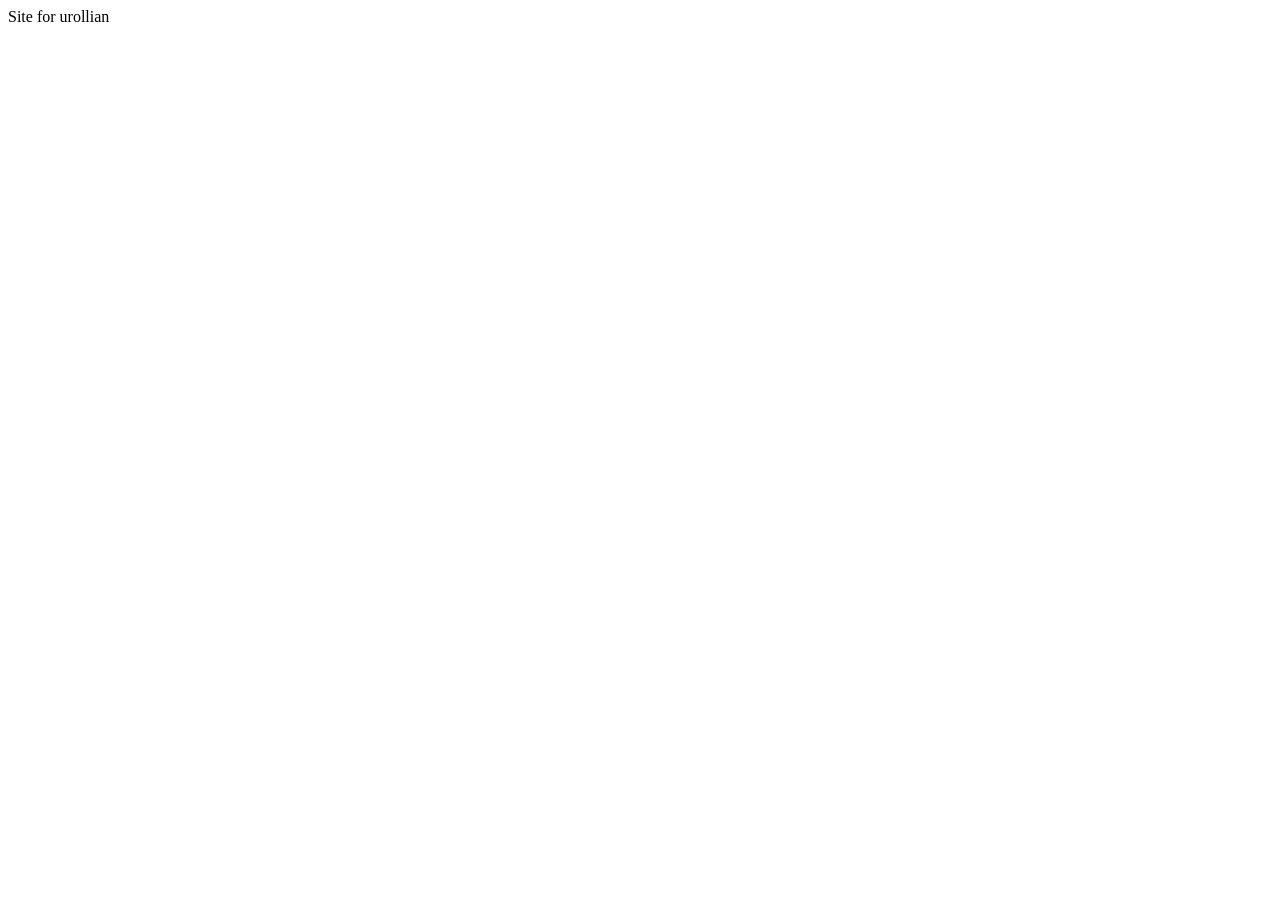
==== index.html @ 4786e0ca "Started with the basic skeleton" ====
<!DOCTYPE html>
<html lang="en">
<head>
    <meta charset="UTF-8">
    <meta name="viewport" content="width=device-width, initial-scale=1.0">
    <title>Document</title>
</head>
<body>
    Site for urollian
</body>
</html>
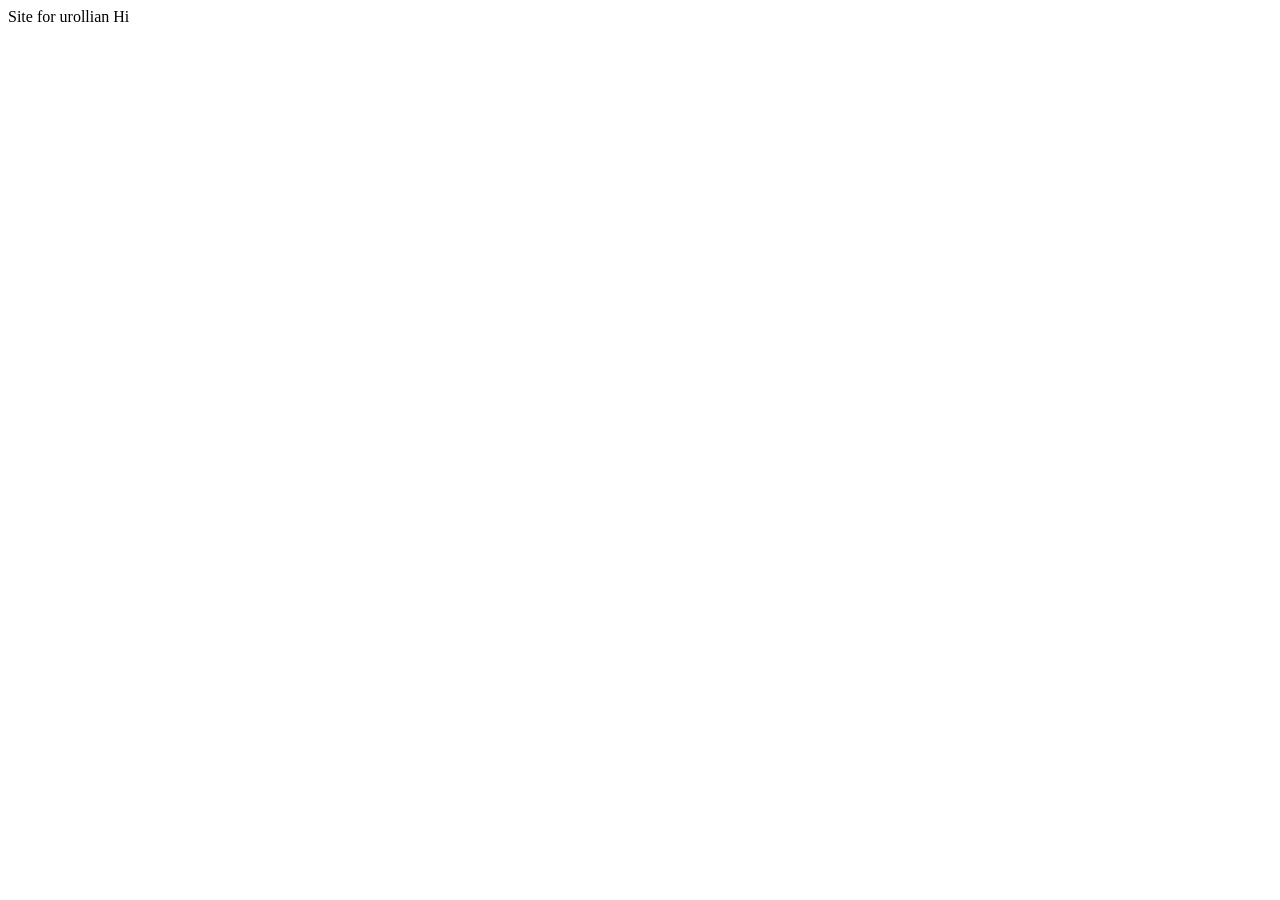
==== commit 1d6d93bb: "actually did it this time- skeleton" ====
--- a/index.html
+++ b/index.html
@@ -7,5 +7,6 @@
 </head>
 <body>
     Site for urollian
+    Hi
 </body>
 </html>
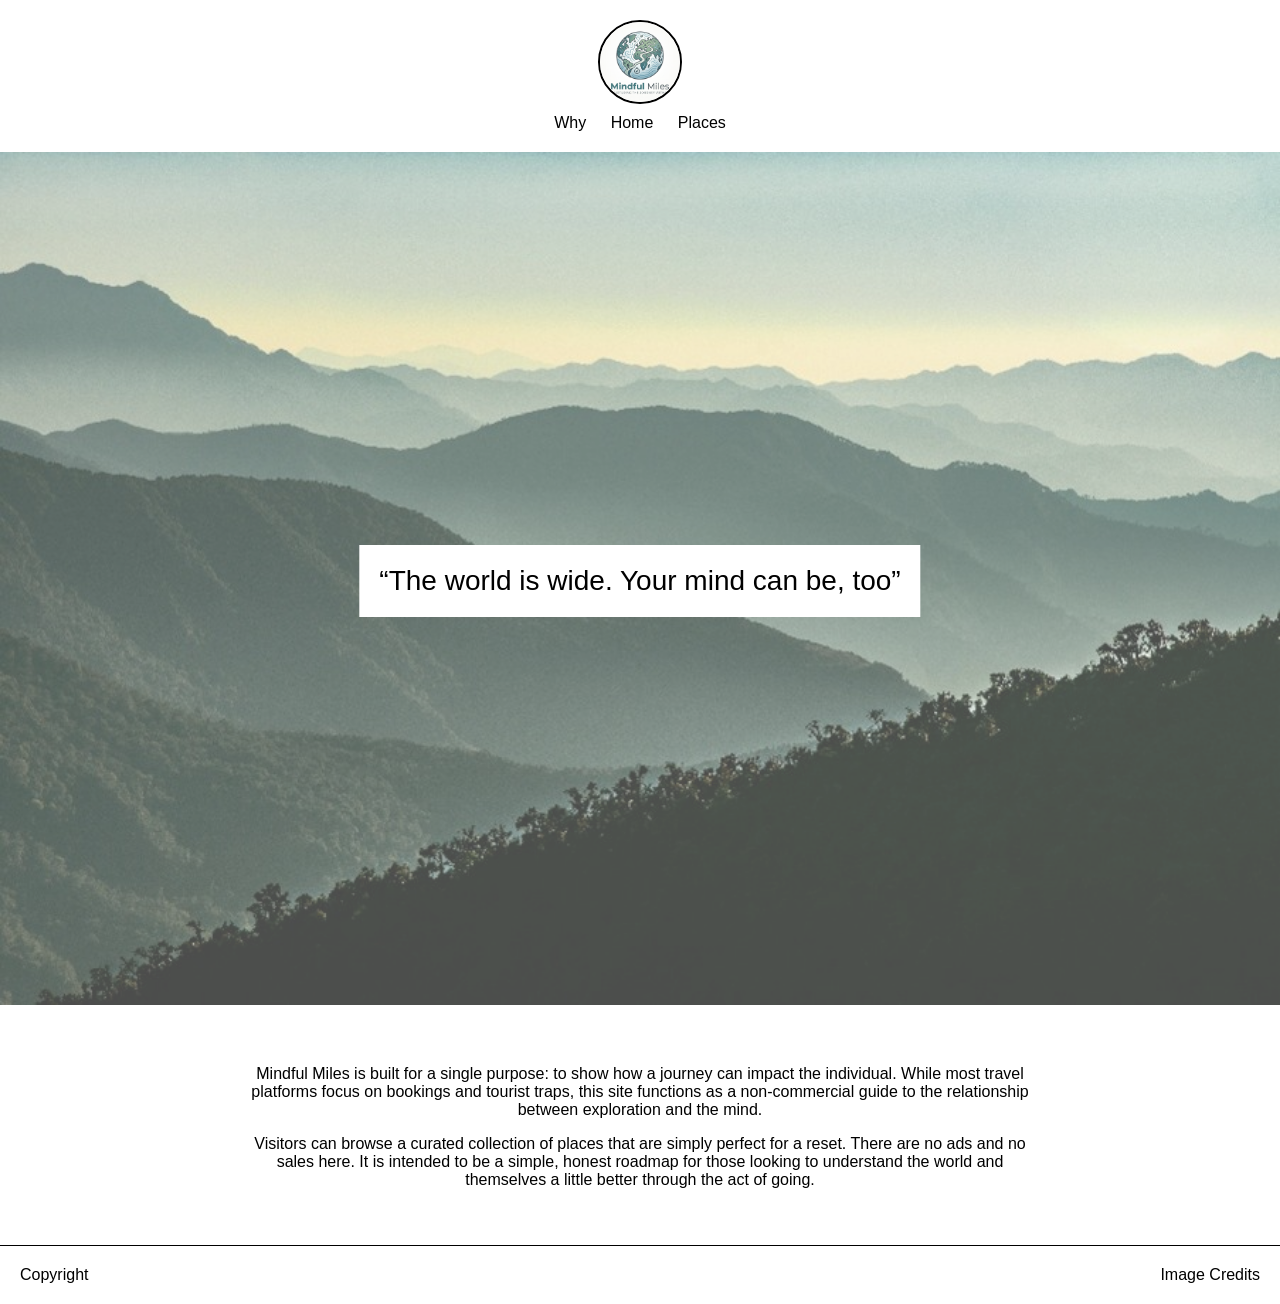
==== commit 59ef1028: "basic structure" ====
--- a/index.html
+++ b/index.html
@@ -2,11 +2,52 @@
 <html lang="en">
 <head>
     <meta charset="UTF-8">
-    <meta name="viewport" content="width=device-width, initial-scale=1.0">
-    <title>Document</title>
+    <title>Mindful Miles - Home</title>
+    <link rel="stylesheet" href="styles.css">
 </head>
+
 <body>
-    Site for urollian
-    Hi
+
+<header>
+    <div class="logo">
+    <img src="images/Logo_O'Rullian.png" alt="Site Logo">
+    </div>      
+    <nav>
+        <a href="#">Why</a>
+        <a href="#">Home</a>
+        <a href="#">Places</a>
+    </nav>
+</header>
+
+
+<section class="hero">
+    <img src="images/Mountain1.jpg" alt="Misty mountain">
+
+    <div class="quote">
+        “The world is wide. Your mind can be, too”
+    </div>
+</section>
+
+
+<section class="home-text">
+    <p>
+        Mindful Miles is built for a single purpose: to show how a journey can impact the individual.
+        While most travel platforms focus on bookings and tourist traps, this site functions as a
+        non-commercial guide to the relationship between exploration and the mind.
+    </p>
+
+    <p>
+        Visitors can browse a curated collection of places that are simply perfect for a reset.
+        There are no ads and no sales here. It is intended to be a simple, honest roadmap for
+        those looking to understand the world and themselves a little better through the act of going.
+    </p>
+</section>
+
+
+<footer>
+    <div>Copyright</div>
+    <div>Image Credits</div>
+</footer>
+
 </body>
 </html>
--- a/styles.css
+++ b/styles.css
@@ -0,0 +1,72 @@
+body {
+    font-family: Arial, sans-serif;
+    margin: 0;
+}
+
+
+header {
+    text-align: center;
+    padding: 20px;
+}
+
+.logo {
+    width: 80px;
+    height: 80px;
+    border: 2px solid black;
+    border-radius: 50%;
+    margin: auto;
+    line-height: 80px;
+}
+
+.logo img {
+    width: 100%;
+    height: 100%;
+    object-fit: cover;
+    border-radius: 50%;
+}
+
+nav {
+    margin-top: 10px;
+}
+
+nav a {
+    margin: 10px;
+    text-decoration: none;
+    color: black;
+}
+
+
+.hero {
+    position: relative;
+    text-align: center;
+}
+
+.hero img {
+    width: 100%;
+    opacity: 0.7;
+}
+
+.quote {
+    position: absolute;
+    top: 50%;
+    left: 50%;
+    transform: translate(-50%, -50%);
+    font-size: 28px;
+    background: white;
+    padding: 20px;
+}
+
+
+.home-text {
+    text-align: center;
+    padding: 40px;
+    max-width: 800px;
+    margin: auto;
+}
+
+footer {
+    display: flex;
+    justify-content: space-between;
+    padding: 20px;
+    border-top: 1px solid black;
+}
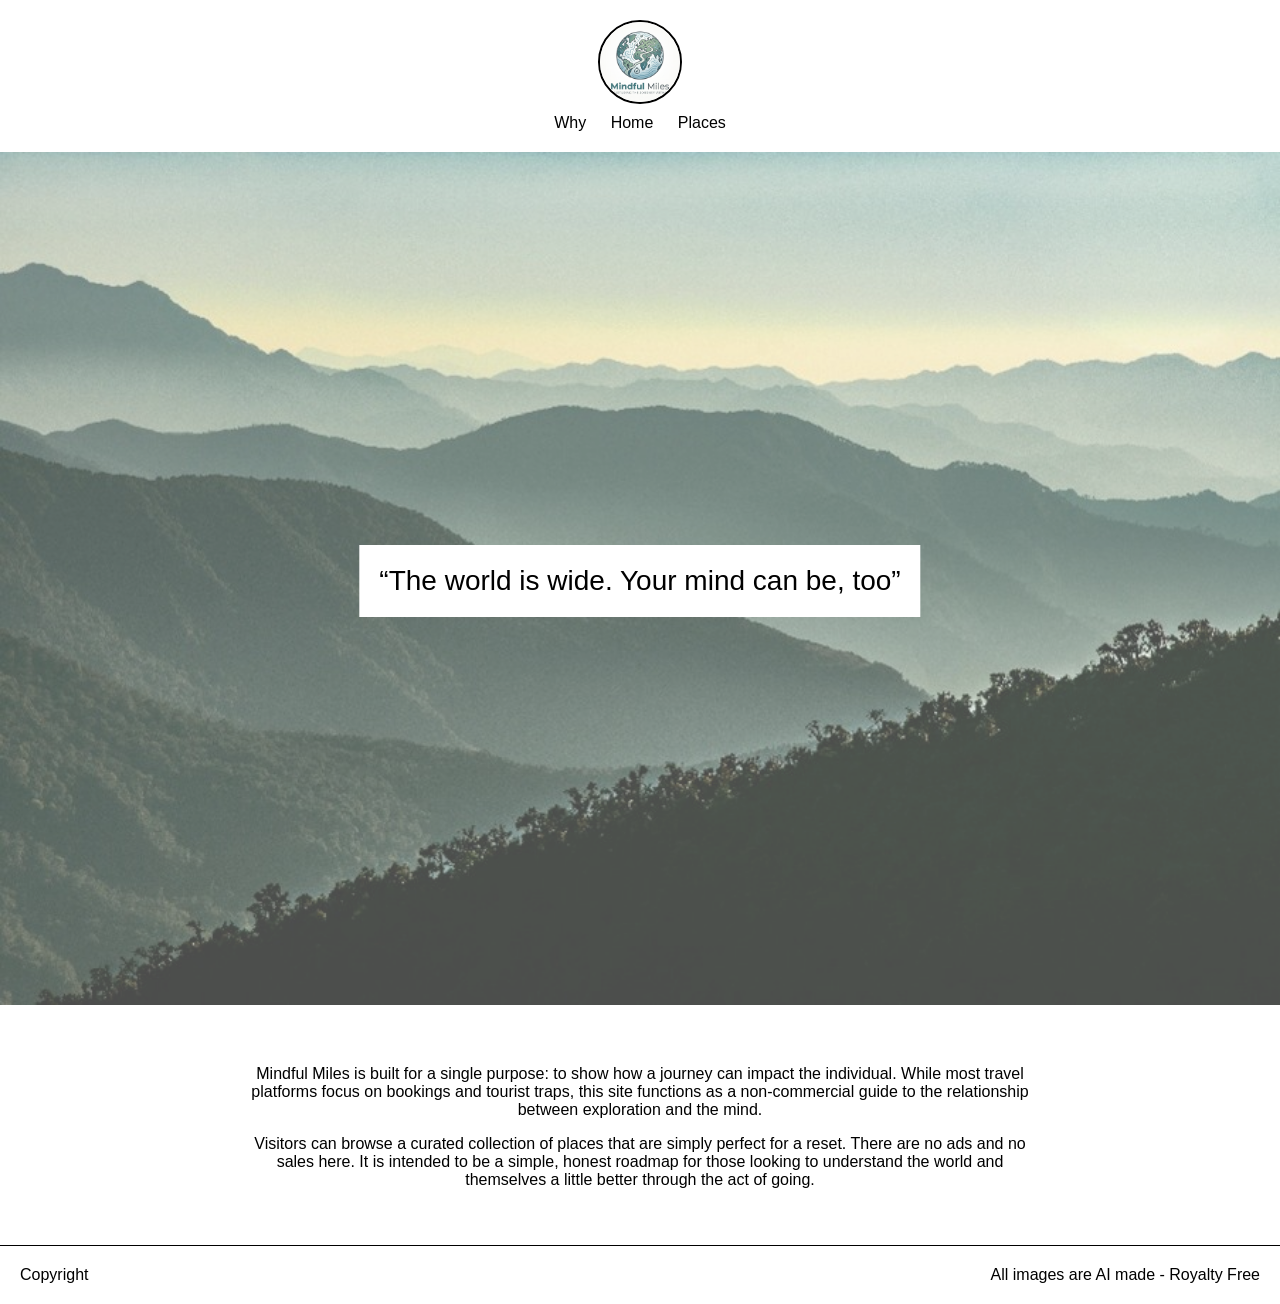
==== commit a812fdd8: "added sub pages" ====
--- a/index.html
+++ b/index.html
@@ -46,7 +46,7 @@
 
 <footer>
     <div>Copyright</div>
-    <div>Image Credits</div>
+    <div>All images are AI made - Royalty Free</div>
 </footer>
 
 </body>
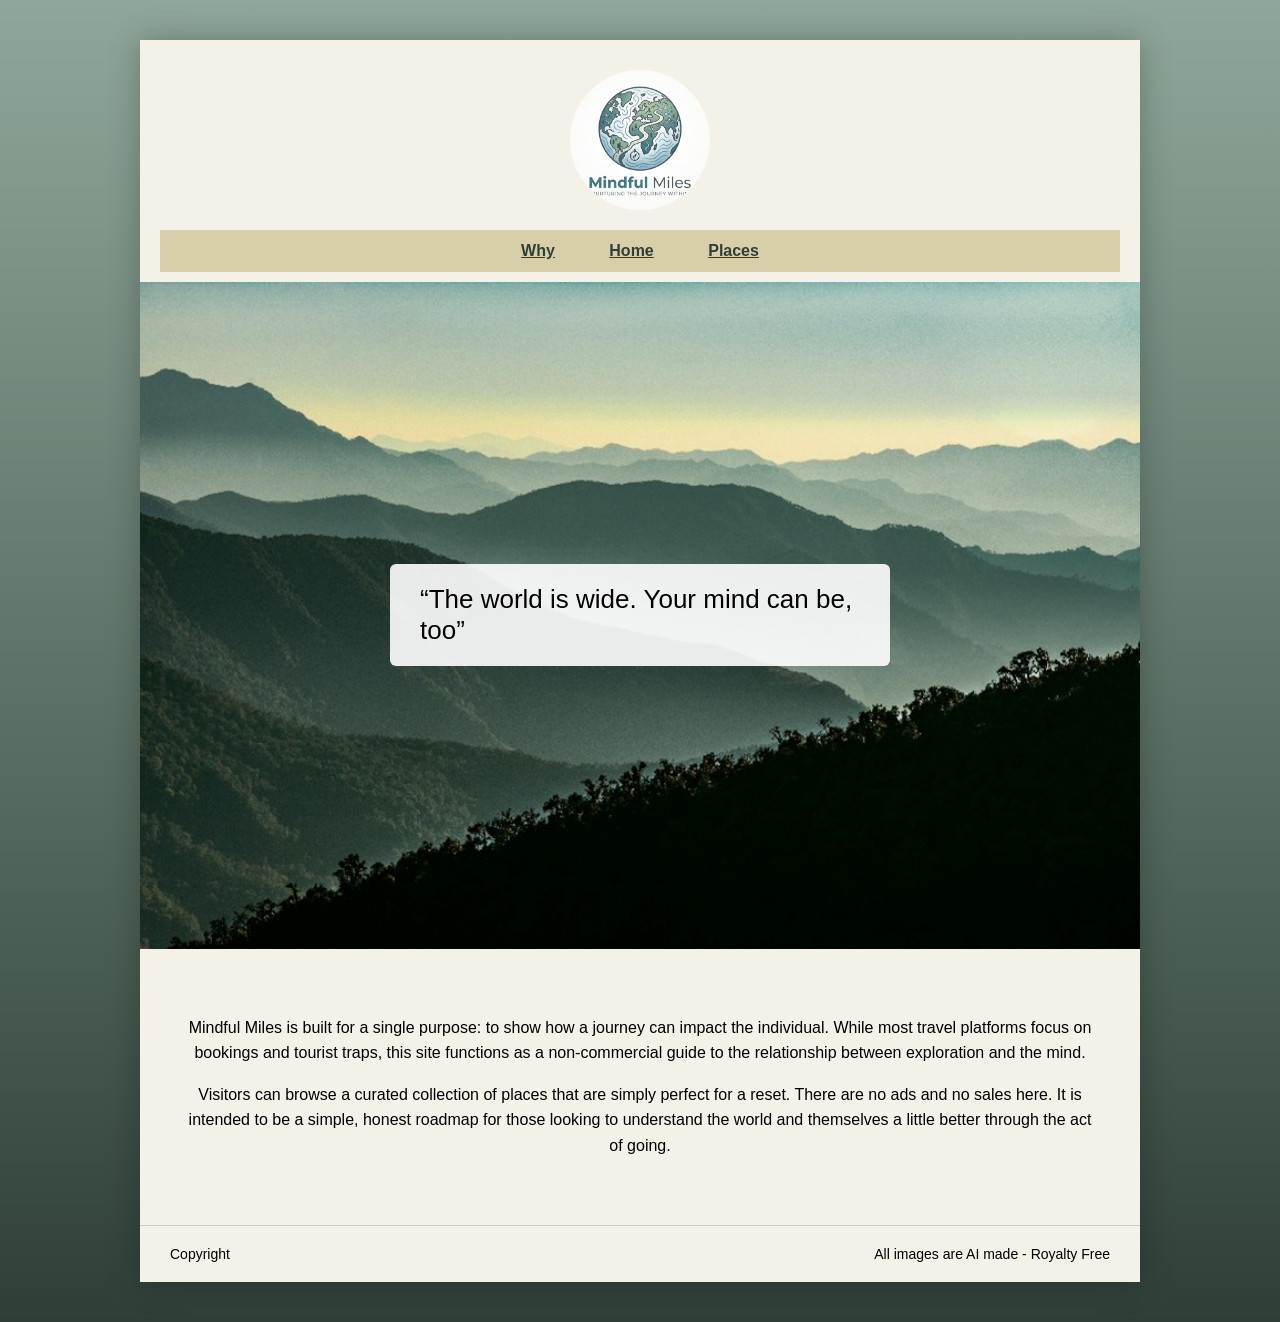
==== commit a48cfa6b: "fixes on the interface of the home page" ====
--- a/index.html
+++ b/index.html
@@ -8,15 +8,17 @@
 
 <body>
 
+<div class="page">
+
 <header>
     <div class="logo">
-    <img src="images/Logo_O'Rullian.png" alt="Site Logo">
+        <img src="images/Logo_O'Rullian.png" alt="Site Logo">
     </div>      
-    <nav>
-        <a href="#">Why</a>
-        <a href="#">Home</a>
-        <a href="#">Places</a>
-    </nav>
+<nav>
+    <a href="Jr_Dev_1.html" style="text-decoration: underline;" >Why</a>
+    <a href="index.html" style="text-decoration: underline;">Home</a>
+    <a href="Jr_Dev_2.html" style="text-decoration: underline;">Places</a>
+</nav>
 </header>
 
 
@@ -49,5 +51,7 @@
     <div>All images are AI made - Royalty Free</div>
 </footer>
 
+</div>
+
 </body>
 </html>
--- a/styles.css
+++ b/styles.css
@@ -1,21 +1,37 @@
+/* RESET */
 body {
+    margin: 0;
     font-family: Arial, sans-serif;
-    margin: 0;
+
+    /* Full background (outside the card) */
+    background: linear-gradient(
+        to bottom,
+        #8fa79a,
+        #5f7468,
+        #2f3f38
+    );
+}
+
+/* MAIN CARD CONTAINER */
+.page {
+    max-width: 1000px;
+    margin: 40px auto;
+    background: #f4f1e8;
+    box-shadow: 0 0 30px rgba(0,0,0,0.25);
 }
 
 
+/* HEADER */
 header {
     text-align: center;
-    padding: 20px;
+    padding: 30px 20px 10px;
 }
 
+/* BIGGER LOGO (fixed properly) */
 .logo {
-    width: 80px;
-    height: 80px;
-    border: 2px solid black;
-    border-radius: 50%;
+    width: 140px;
+    height: 140px;
     margin: auto;
-    line-height: 80px;
 }
 
 .logo img {
@@ -25,48 +41,57 @@
     border-radius: 50%;
 }
 
+
+/* NAVBAR (like your reference strip) */
 nav {
-    margin-top: 10px;
+    margin-top: 20px;
+    padding: 12px 0;
+    background: #d8cfaa;
 }
 
 nav a {
-    margin: 10px;
+    margin: 0 25px;
     text-decoration: none;
-    color: black;
+    color: #2f3f38;
+    font-weight: bold;
 }
 
 
+/* HERO */
 .hero {
     position: relative;
-    text-align: center;
 }
 
 .hero img {
     width: 100%;
-    opacity: 0.7;
+    display: block;
 }
 
+/* QUOTE */
 .quote {
     position: absolute;
     top: 50%;
     left: 50%;
     transform: translate(-50%, -50%);
-    font-size: 28px;
-    background: white;
-    padding: 20px;
+
+    background: rgba(255,255,255,0.9);
+    padding: 20px 30px;
+    font-size: 26px;
+    border-radius: 6px;
 }
 
 
+/* TEXT */
 .home-text {
+    padding: 50px 40px;
     text-align: center;
-    padding: 40px;
-    max-width: 800px;
-    margin: auto;
+    line-height: 1.6;
 }
 
 footer {
     display: flex;
     justify-content: space-between;
-    padding: 20px;
-    border-top: 1px solid black;
+    padding: 20px 30px;
+    border-top: 1px solid #ccc;
+    font-size: 14px;
 }
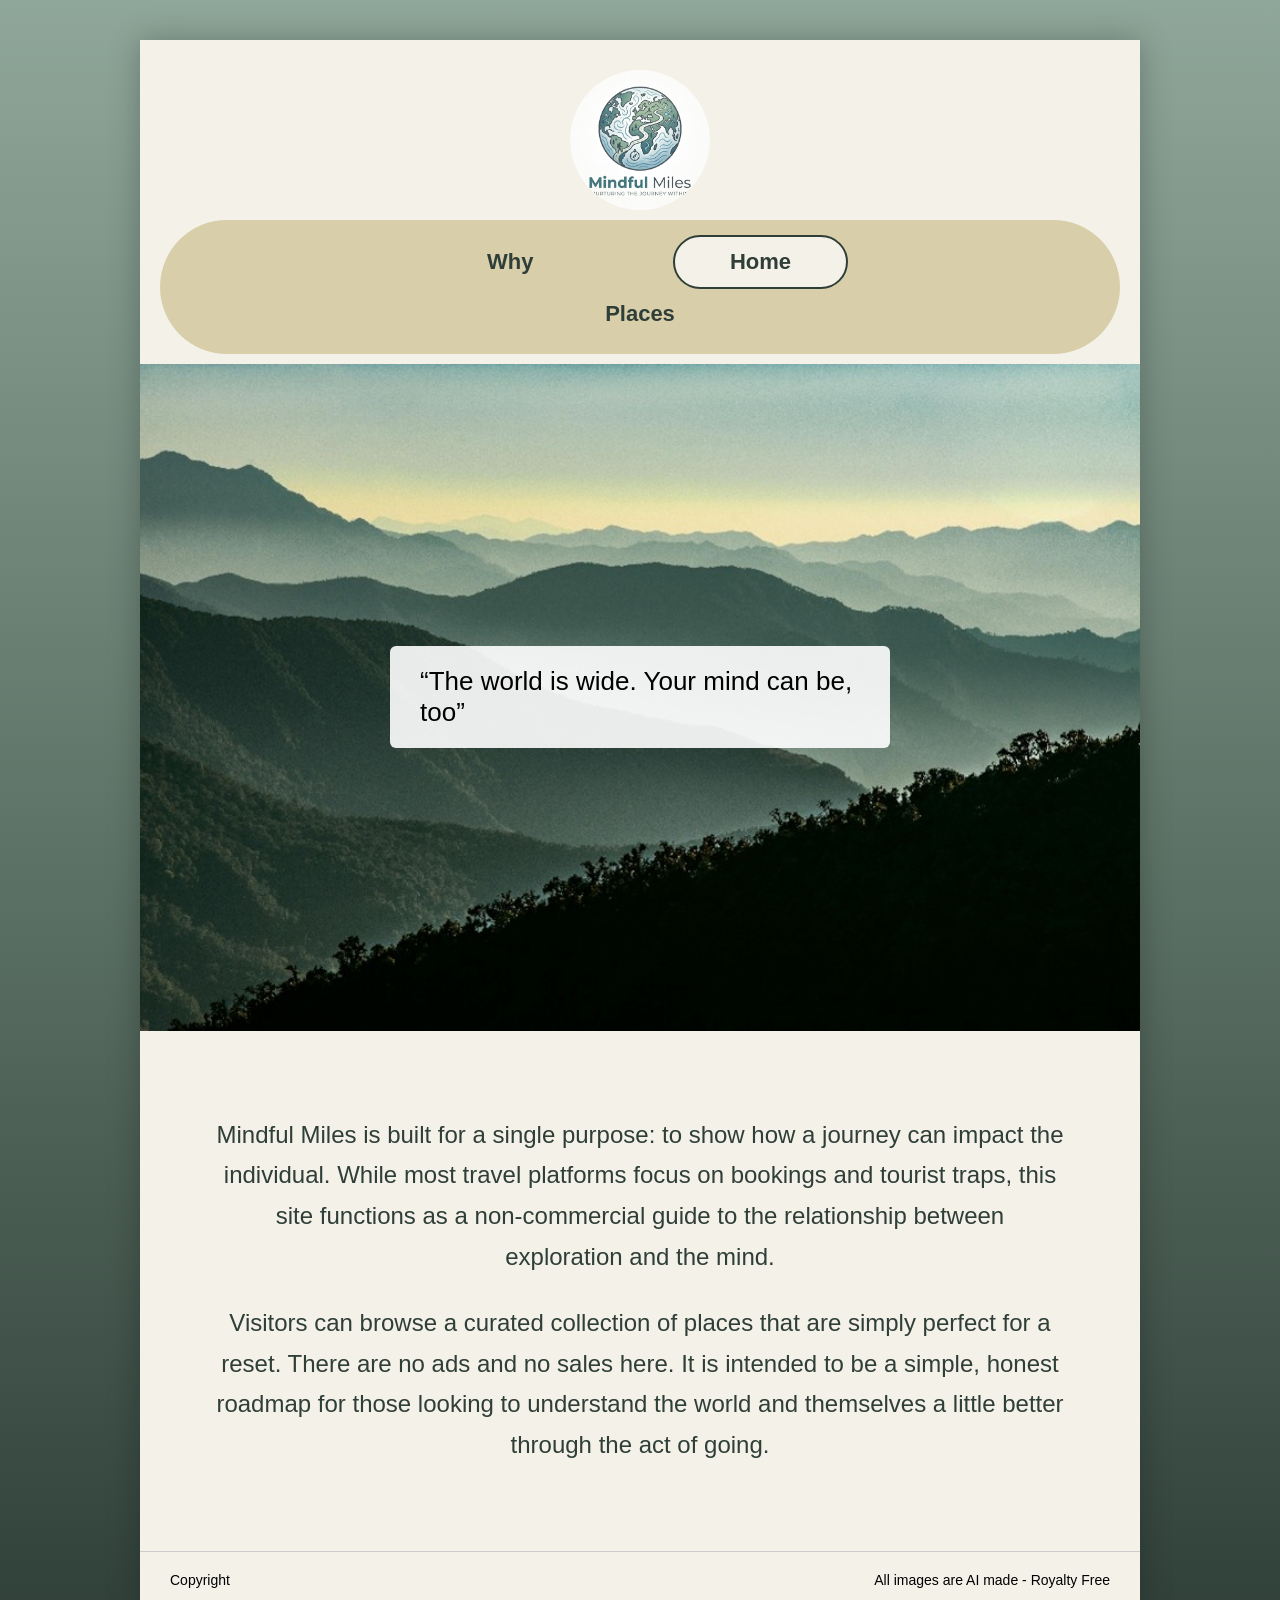
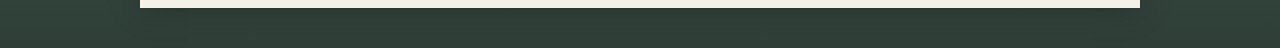
==== commit 70dbbbd8: "UPDATED CSS, USE IT" ====
--- a/index.html
+++ b/index.html
@@ -15,9 +15,9 @@
         <img src="images/Logo_O'Rullian.png" alt="Site Logo">
     </div>      
 <nav>
-    <a href="Jr_Dev_1.html" style="text-decoration: underline;" >Why</a>
-    <a href="index.html" style="text-decoration: underline;">Home</a>
-    <a href="Jr_Dev_2.html" style="text-decoration: underline;">Places</a>
+    <a href="Jr_Dev_1.html">Why</a>
+    <a href="index.html" class="active">Home</a>
+    <a href="Jr_Dev_2.html">Places</a>
 </nav>
 </header>
 
--- a/styles.css
+++ b/styles.css
@@ -3,7 +3,7 @@
     margin: 0;
     font-family: Arial, sans-serif;
 
-    /* Full background (outside the card) */
+    /* Full background*/
     background: linear-gradient(
         to bottom,
         #8fa79a,
@@ -27,7 +27,7 @@
     padding: 30px 20px 10px;
 }
 
-/* BIGGER LOGO (fixed properly) */
+
 .logo {
     width: 140px;
     height: 140px;
@@ -42,20 +42,35 @@
 }
 
 
-/* NAVBAR (like your reference strip) */
+/* NAVBAR CONTAINER */
 nav {
-    margin-top: 20px;
-    padding: 12px 0;
+    margin-top: 10px;
+    padding: 15px 100px; 
     background: #d8cfaa;
+    border-radius: 80px; 
+    display: inline-block;
+    position: relative;
+    left: 50%;
+    transform: translateX(-50%);
 }
 
+/* NAV LINKS */
 nav a {
-    margin: 0 25px;
+    margin: 0 40px; 
     text-decoration: none;
     color: #2f3f38;
     font-weight: bold;
+    font-size: 22px; 
+    padding: 12px 55px; 
+    display: inline-block;
+    border-radius: 40px; 
 }
 
+/* CIRCLE THING */
+nav a.active {
+    background: #f4f1e8;
+    border: 2px solid #2f3f38;
+}
 
 /* HERO */
 .hero {
@@ -67,25 +82,31 @@
     display: block;
 }
 
-/* QUOTE */
 .quote {
     position: absolute;
     top: 50%;
     left: 50%;
     transform: translate(-50%, -50%);
-
     background: rgba(255,255,255,0.9);
     padding: 20px 30px;
     font-size: 26px;
     border-radius: 6px;
+    width: fit-content;
 }
 
 
-/* TEXT */
 .home-text {
-    padding: 50px 40px;
+    padding: 60px 50px;
     text-align: center;
-    line-height: 1.6;
+    line-height: 1.7;
+    max-width: 850px; 
+    margin: 0 auto;
+}
+
+.home-text p {
+    font-size: 24px; 
+    color: #2f3f38;
+    margin-bottom: 25px;
 }
 
 footer {
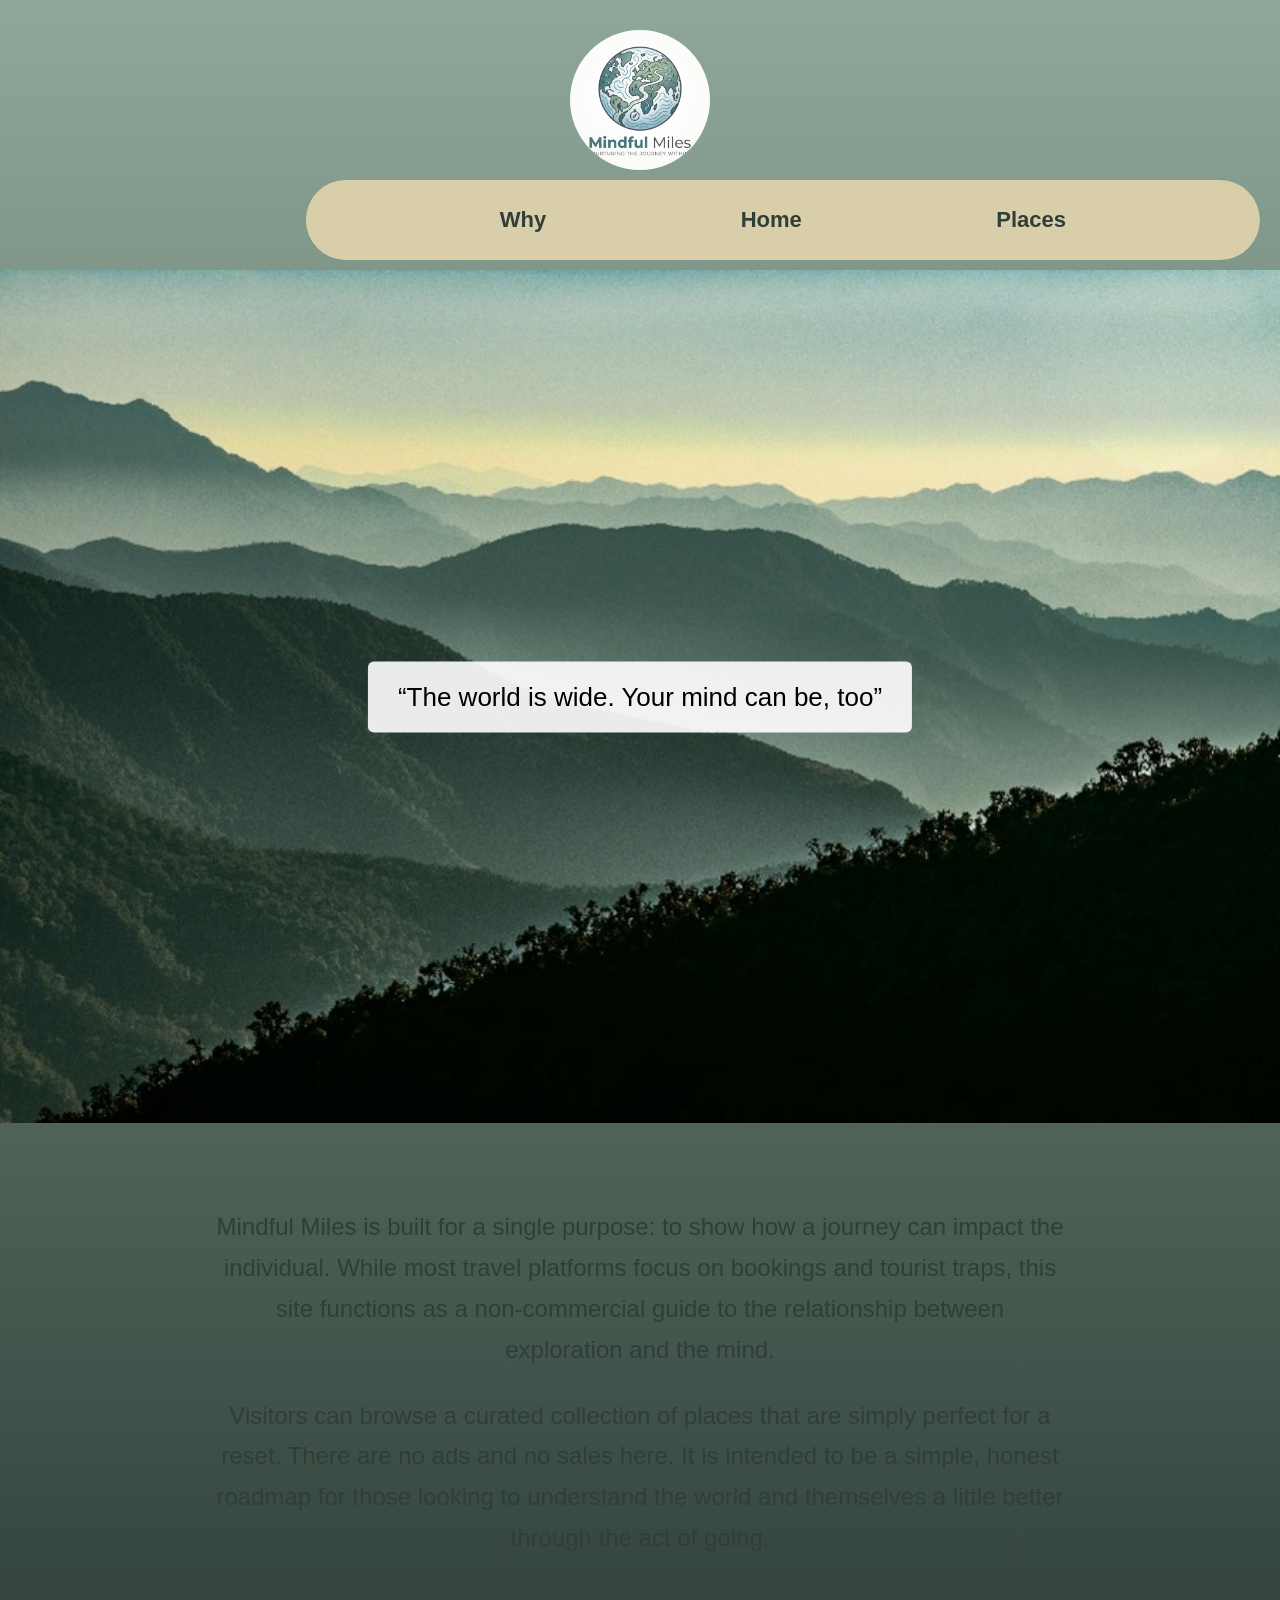
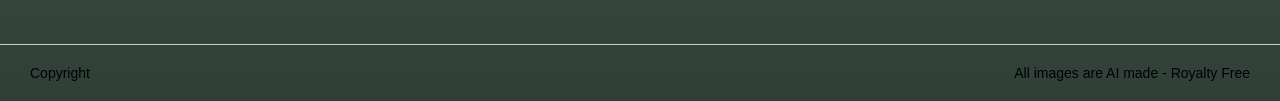
==== commit 2216df3d: "updates" ====
--- a/index.html
+++ b/index.html
@@ -8,17 +8,15 @@
 
 <body>
 
-<div class="page">
-
 <header>
     <div class="logo">
-        <img src="images/Logo_O'Rullian.png" alt="Site Logo">
+    <img src="images/Logo_O'Rullian.png" alt="Site Logo">
     </div>      
-<nav>
-    <a href="Jr_Dev_1.html">Why</a>
-    <a href="index.html" class="active">Home</a>
-    <a href="Jr_Dev_2.html">Places</a>
-</nav>
+    <nav>
+        <a href="index.html">Why</a>
+        <a href="Jr_Dev_1.html">Home</a>
+        <a href="Jr_Dev_2.html">Places</a>
+    </nav>
 </header>
 
 
@@ -51,7 +49,5 @@
     <div>All images are AI made - Royalty Free</div>
 </footer>
 
-</div>
-
 </body>
 </html>
--- a/styles.css
+++ b/styles.css
@@ -45,7 +45,7 @@
 /* NAVBAR CONTAINER */
 nav {
     margin-top: 10px;
-    padding: 15px 100px; 
+    padding: 15px 99px; 
     background: #d8cfaa;
     border-radius: 80px; 
     display: inline-block;
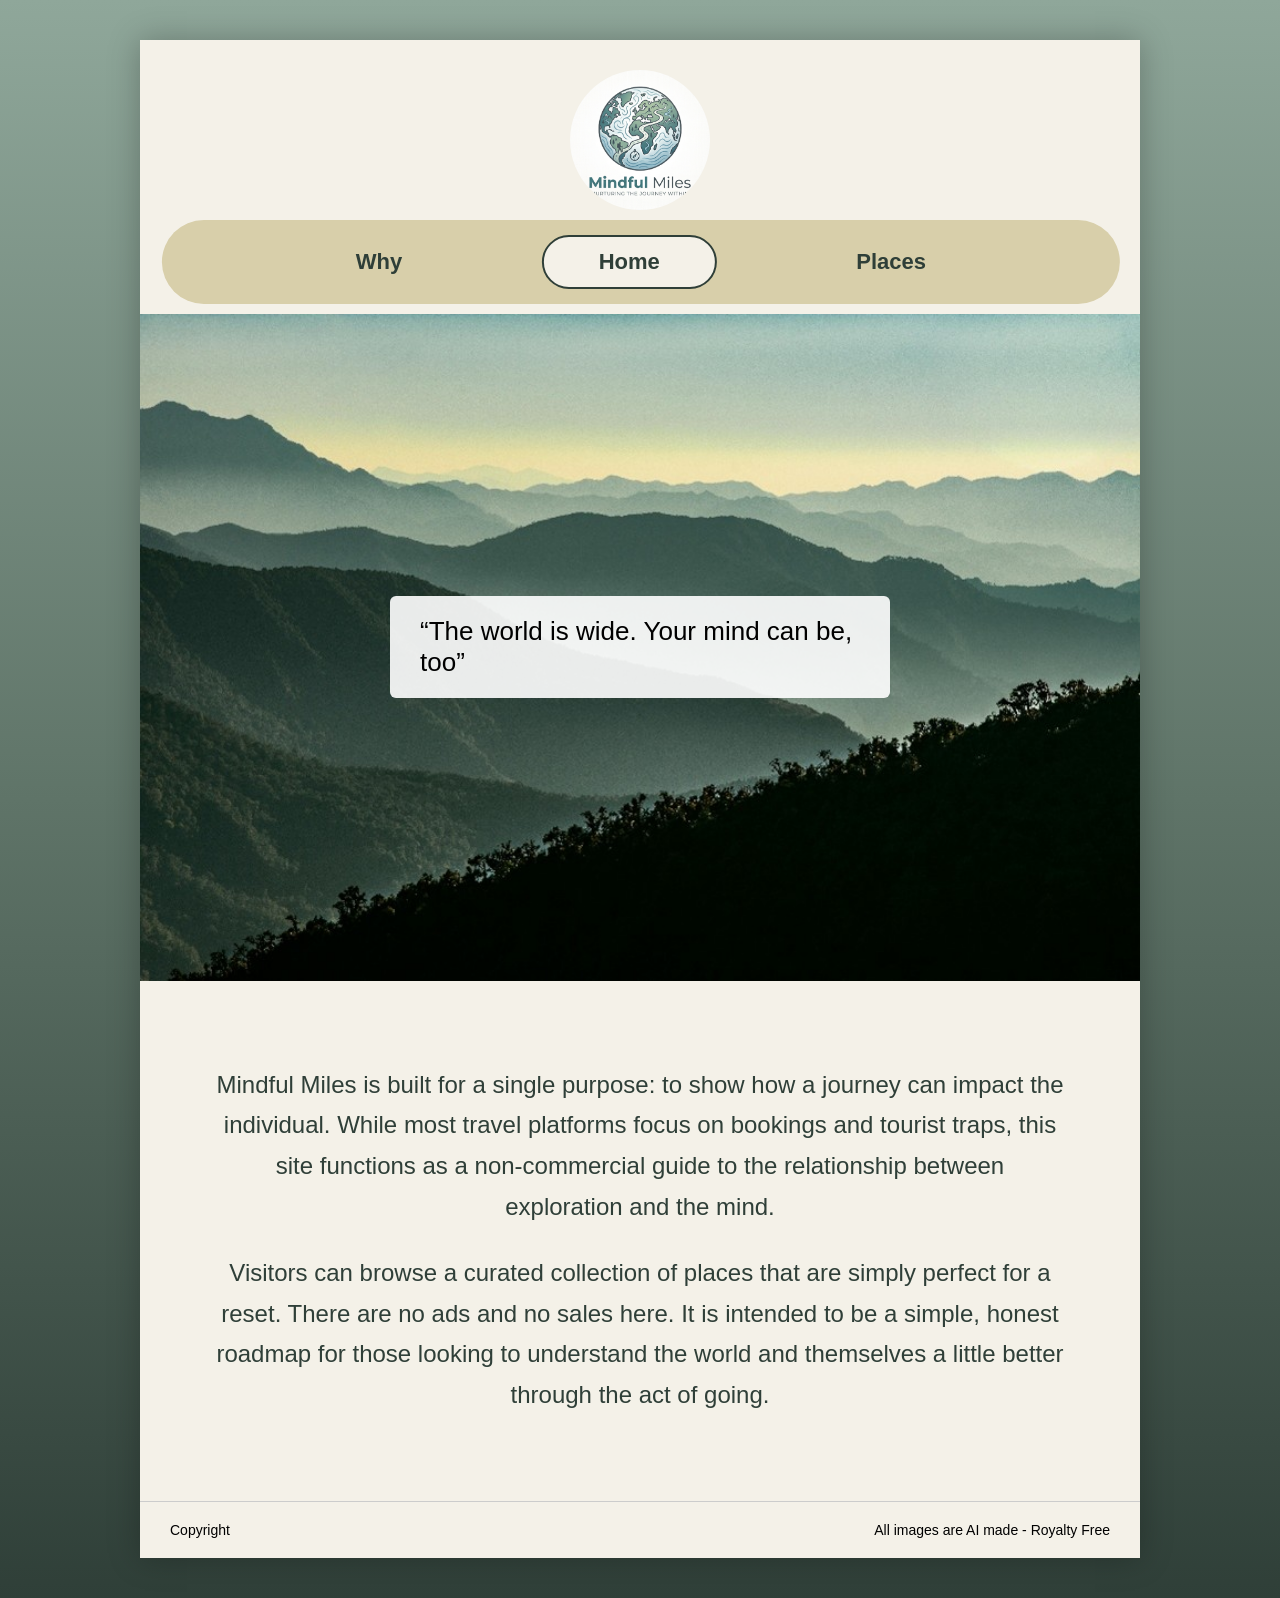
==== commit 3c742fff: "Merge branch 'main' of https://github.com/www-Al37/wdd130-orullian" ====
--- a/index.html
+++ b/index.html
@@ -8,15 +8,17 @@
 
 <body>
 
+<div class="page">
+
 <header>
     <div class="logo">
-    <img src="images/Logo_O'Rullian.png" alt="Site Logo">
+        <img src="images/Logo_O'Rullian.png" alt="Site Logo">
     </div>      
-    <nav>
-        <a href="index.html">Why</a>
-        <a href="Jr_Dev_1.html">Home</a>
-        <a href="Jr_Dev_2.html">Places</a>
-    </nav>
+<nav>
+    <a href="Jr_Dev_1.html">Why</a>
+    <a href="index.html" class="active">Home</a>
+    <a href="Jr_Dev_2.html">Places</a>
+</nav>
 </header>
 
 
@@ -49,5 +51,7 @@
     <div>All images are AI made - Royalty Free</div>
 </footer>
 
+</div>
+
 </body>
 </html>
